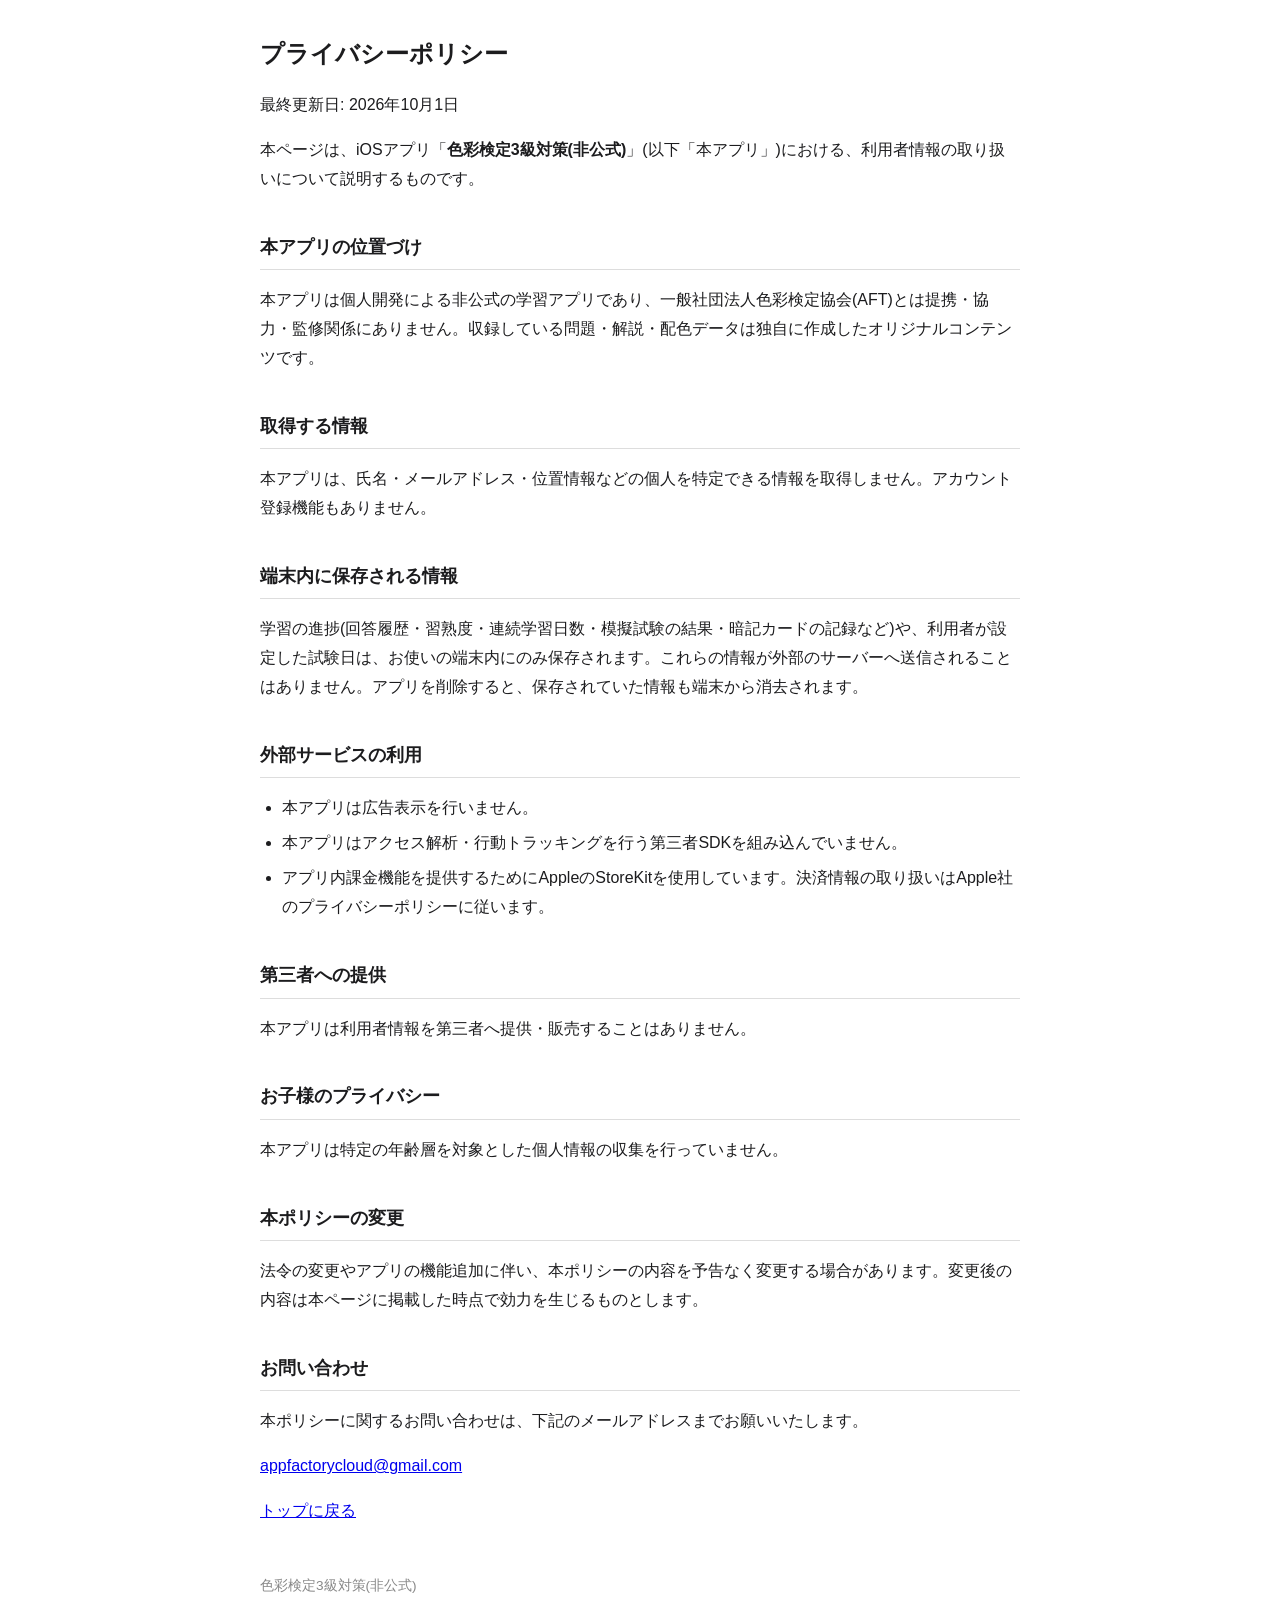
==== docs/privacy.html @ f7517625 "GitHub PagesをHome/利用規約/プライバシーポリシーの3ページ構成に統一 他アプリ(ryojukosa等)のサポートサイトと構成・URL構造・問い合わせ先メールアドレスを揃え、 アプリの" ====
<!DOCTYPE html>
<html lang="ja">
<head>
<meta charset="UTF-8">
<meta name="viewport" content="width=device-width, initial-scale=1.0">
<title>色彩検定3級対策(非公式) - プライバシーポリシー</title>
<style>
  :root { color-scheme: light dark; }
  body {
    font-family: -apple-system, BlinkMacSystemFont, "Hiragino Kaku Gothic ProN", "Yu Gothic", sans-serif;
    line-height: 1.8;
    max-width: 760px;
    margin: 0 auto;
    padding: 2rem 1.25rem 4rem;
    color: #1c1c1e;
    background: #fff;
  }
  @media (prefers-color-scheme: dark) {
    body { color: #f2f2f7; background: #111113; }
    a { color: #6ea8fe; }
    hr { border-color: #333; }
  }
  h1 { font-size: 1.5rem; margin-top: 0; }
  h2 { font-size: 1.15rem; margin-top: 2.25rem; border-bottom: 1px solid #ddd; padding-bottom: .4rem; }
  @media (prefers-color-scheme: dark) { h2 { border-bottom-color: #333; } }
  ul { padding-left: 1.4rem; }
  li { margin-bottom: .4rem; }
  .app-name { font-weight: 600; }
  .disclaimer {
    background: #fff6e5;
    border: 1px solid #f0d9a0;
    border-radius: 8px;
    padding: 12px 16px;
    font-size: 0.9em;
    color: #1c1c1e;
  }
  @media (prefers-color-scheme: dark) {
    .disclaimer { background: #2a2410; border-color: #55480f; color: #f2f2f7; }
  }
  footer { margin-top: 3rem; font-size: .85rem; color: #888; }
</style>
</head>
<body>

<h1>プライバシーポリシー</h1>
<p>最終更新日: 2026年10月1日</p>
<p>本ページは、iOSアプリ「<span class="app-name">色彩検定3級対策(非公式)</span>」(以下「本アプリ」)における、利用者情報の取り扱いについて説明するものです。</p>

<h2>本アプリの位置づけ</h2>
<p>本アプリは個人開発による非公式の学習アプリであり、一般社団法人色彩検定協会(AFT)とは提携・協力・監修関係にありません。収録している問題・解説・配色データは独自に作成したオリジナルコンテンツです。</p>

<h2>取得する情報</h2>
<p>本アプリは、氏名・メールアドレス・位置情報などの個人を特定できる情報を取得しません。アカウント登録機能もありません。</p>

<h2>端末内に保存される情報</h2>
<p>学習の進捗(回答履歴・習熟度・連続学習日数・模擬試験の結果・暗記カードの記録など)や、利用者が設定した試験日は、お使いの端末内にのみ保存されます。これらの情報が外部のサーバーへ送信されることはありません。アプリを削除すると、保存されていた情報も端末から消去されます。</p>

<h2>外部サービスの利用</h2>
<ul>
  <li>本アプリは広告表示を行いません。</li>
  <li>本アプリはアクセス解析・行動トラッキングを行う第三者SDKを組み込んでいません。</li>
  <li>アプリ内課金機能を提供するためにAppleのStoreKitを使用しています。決済情報の取り扱いはApple社のプライバシーポリシーに従います。</li>
</ul>

<h2>第三者への提供</h2>
<p>本アプリは利用者情報を第三者へ提供・販売することはありません。</p>

<h2>お子様のプライバシー</h2>
<p>本アプリは特定の年齢層を対象とした個人情報の収集を行っていません。</p>

<h2>本ポリシーの変更</h2>
<p>法令の変更やアプリの機能追加に伴い、本ポリシーの内容を予告なく変更する場合があります。変更後の内容は本ページに掲載した時点で効力を生じるものとします。</p>

<h2>お問い合わせ</h2>
<p>本ポリシーに関するお問い合わせは、下記のメールアドレスまでお願いいたします。</p>
<p><a href="mailto:appfactorycloud@gmail.com">appfactorycloud@gmail.com</a></p>
<p><a href="index.html">トップに戻る</a></p>

<footer>
色彩検定3級対策(非公式)
</footer>

</body>
</html>
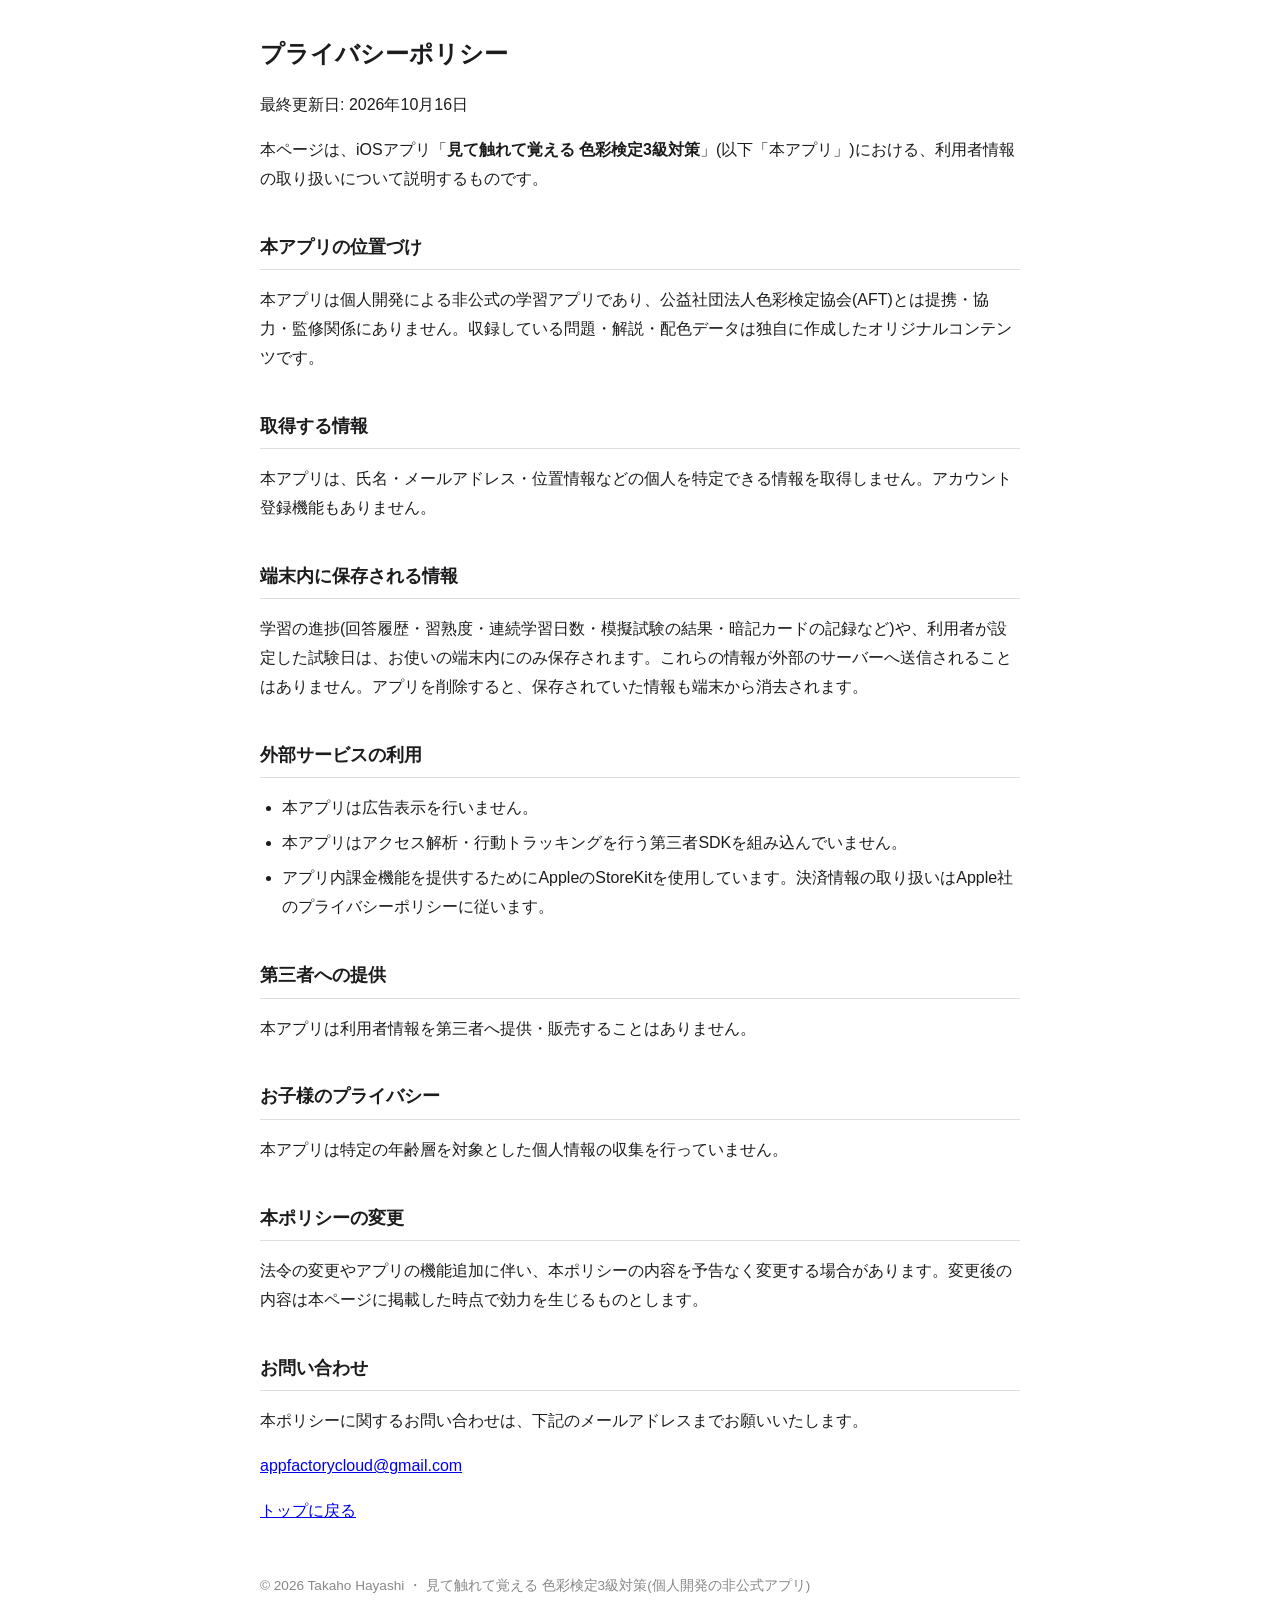
==== commit 6eeea5c7: "サポートページにアプリのApp Storeリンクと開発者名を追加し、アプリ名・協会名・無料範囲を更新 - 見出し・titleを正式なアプリ名「見て触れて覚える 色彩検定3級対策」に - App Sto" ====
--- a/docs/privacy.html
+++ b/docs/privacy.html
@@ -3,7 +3,7 @@
 <head>
 <meta charset="UTF-8">
 <meta name="viewport" content="width=device-width, initial-scale=1.0">
-<title>色彩検定3級対策(非公式) - プライバシーポリシー</title>
+<title>見て触れて覚える 色彩検定3級対策 | プライバシーポリシー</title>
 <style>
   :root { color-scheme: light dark; }
   body {
@@ -43,11 +43,11 @@
 <body>
 
 <h1>プライバシーポリシー</h1>
-<p>最終更新日: 2026年10月1日</p>
-<p>本ページは、iOSアプリ「<span class="app-name">色彩検定3級対策(非公式)</span>」(以下「本アプリ」)における、利用者情報の取り扱いについて説明するものです。</p>
+<p>最終更新日: 2026年10月16日</p>
+<p>本ページは、iOSアプリ「<span class="app-name">見て触れて覚える 色彩検定3級対策</span>」(以下「本アプリ」)における、利用者情報の取り扱いについて説明するものです。</p>
 
 <h2>本アプリの位置づけ</h2>
-<p>本アプリは個人開発による非公式の学習アプリであり、一般社団法人色彩検定協会(AFT)とは提携・協力・監修関係にありません。収録している問題・解説・配色データは独自に作成したオリジナルコンテンツです。</p>
+<p>本アプリは個人開発による非公式の学習アプリであり、公益社団法人色彩検定協会(AFT)とは提携・協力・監修関係にありません。収録している問題・解説・配色データは独自に作成したオリジナルコンテンツです。</p>
 
 <h2>取得する情報</h2>
 <p>本アプリは、氏名・メールアドレス・位置情報などの個人を特定できる情報を取得しません。アカウント登録機能もありません。</p>
@@ -77,7 +77,7 @@
 <p><a href="index.html">トップに戻る</a></p>
 
 <footer>
-色彩検定3級対策(非公式)
+© 2026 Takaho Hayashi ・ 見て触れて覚える 色彩検定3級対策(個人開発の非公式アプリ)
 </footer>
 
 </body>
